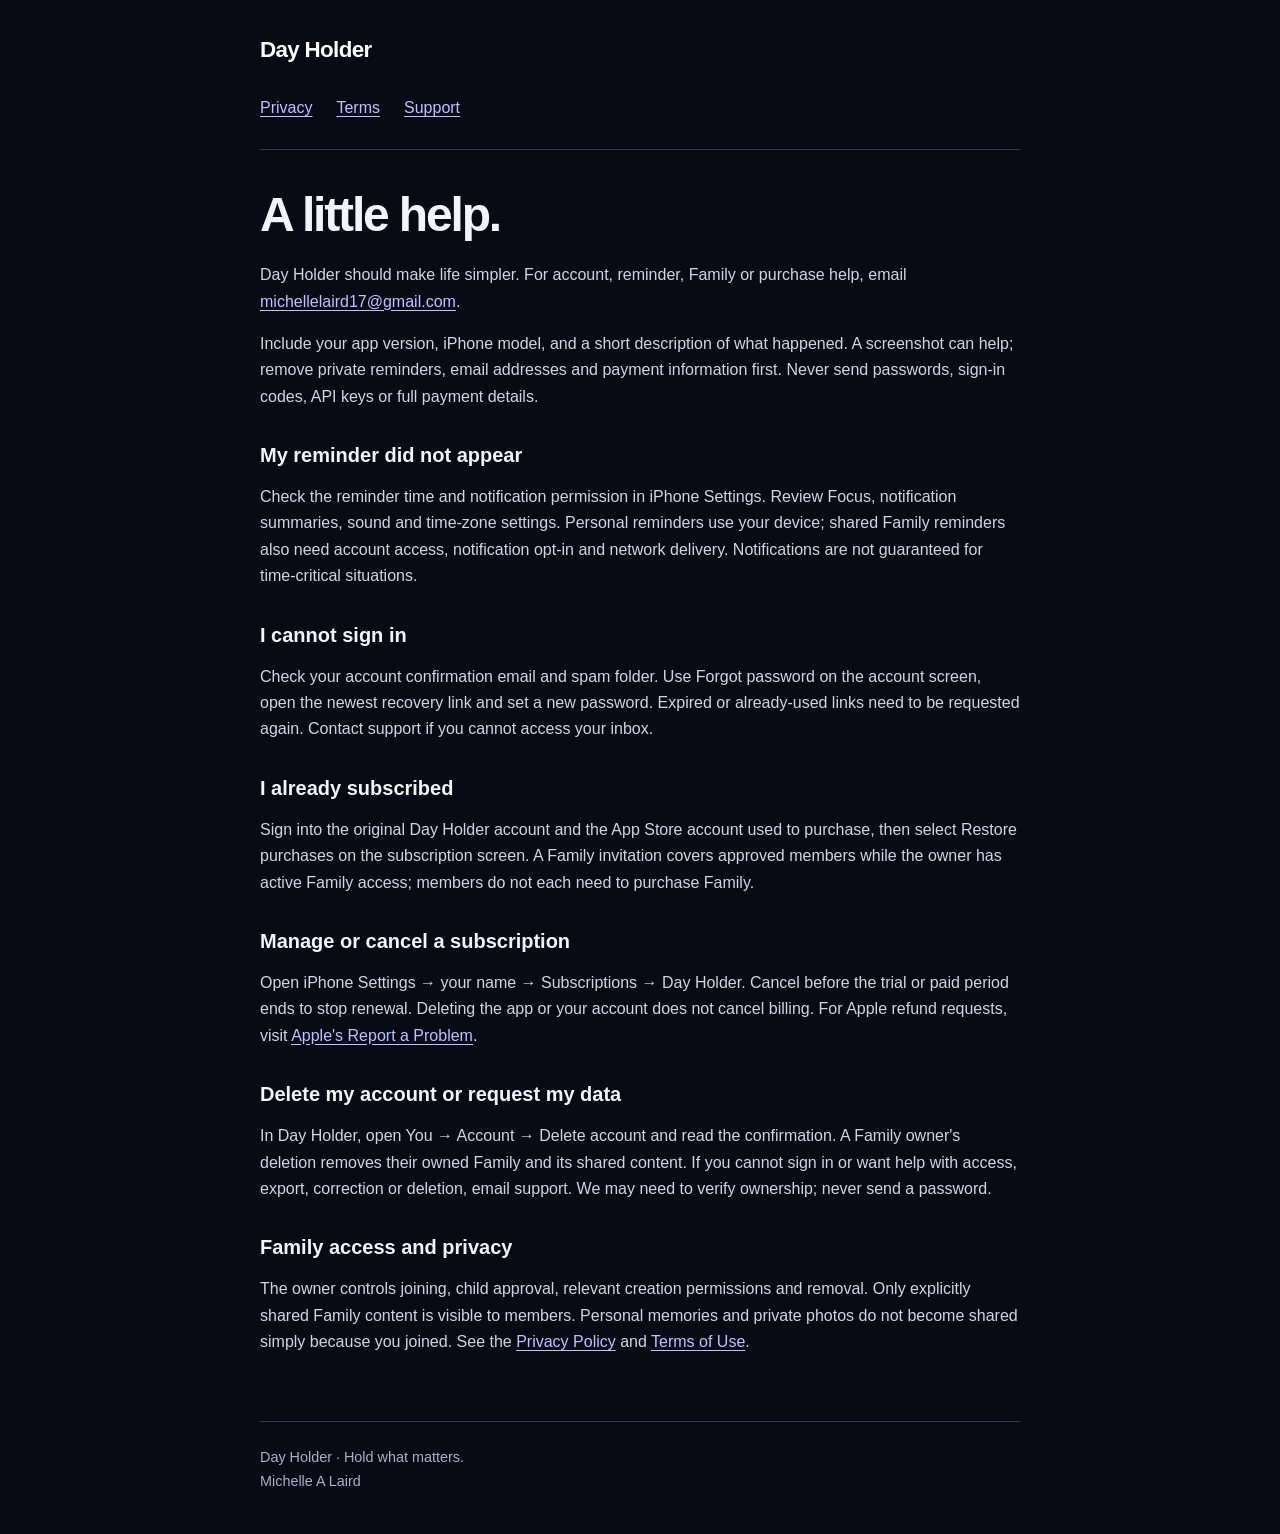
==== index.html @ b35717fb "Publish Day Holder legal and support pages" ====
<!doctype html><html lang="en"><head><meta charset="utf-8"><meta name="viewport" content="width=device-width,initial-scale=1"><meta name="color-scheme" content="dark"><title>Support · Day Holder</title><link rel="stylesheet" href="style.css"></head><body><a class="skip" href="#main">Skip to content</a><header><a class="brand" href="index.html">Day Holder</a><nav aria-label="Information"><a href="privacy.html">Privacy</a><a href="terms.html">Terms</a><a href="support.html">Support</a></nav></header><main id="main"><h1>A little help.</h1>
<p>Day Holder should make life simpler. For account, reminder, Family or purchase help, email <a href="mailto:michellelaird17@gmail.com">michellelaird17@gmail.com</a>.</p>
<p>Include your app version, iPhone model, and a short description of what happened. A screenshot can help; remove private reminders, email addresses and payment information first. Never send passwords, sign-in codes, API keys or full payment details.</p>
<h2>My reminder did not appear</h2>
<p>Check the reminder time and notification permission in iPhone Settings. Review Focus, notification summaries, sound and time-zone settings. Personal reminders use your device; shared Family reminders also need account access, notification opt-in and network delivery. Notifications are not guaranteed for time-critical situations.</p>
<h2>I cannot sign in</h2>
<p>Check your account confirmation email and spam folder. Use Forgot password on the account screen, open the newest recovery link and set a new password. Expired or already-used links need to be requested again. Contact support if you cannot access your inbox.</p>
<h2>I already subscribed</h2>
<p>Sign into the original Day Holder account and the App Store account used to purchase, then select Restore purchases on the subscription screen. A Family invitation covers approved members while the owner has active Family access; members do not each need to purchase Family.</p>
<h2>Manage or cancel a subscription</h2>
<p>Open iPhone Settings → your name → Subscriptions → Day Holder. Cancel before the trial or paid period ends to stop renewal. Deleting the app or your account does not cancel billing. For Apple refund requests, visit <a href="https://reportaproblem.apple.com/">Apple's Report a Problem</a>.</p>
<h2>Delete my account or request my data</h2>
<p>In Day Holder, open You → Account → Delete account and read the confirmation. A Family owner's deletion removes their owned Family and its shared content. If you cannot sign in or want help with access, export, correction or deletion, email support. We may need to verify ownership; never send a password.</p>
<h2>Family access and privacy</h2>
<p>The owner controls joining, child approval, relevant creation permissions and removal. Only explicitly shared Family content is visible to members. Personal memories and private photos do not become shared simply because you joined. See the <a href="privacy.html">Privacy Policy</a> and <a href="terms.html">Terms of Use</a>.</p>
</main><footer>Day Holder · Hold what matters.<br>Michelle A Laird</footer></body></html>
---- style.css ----
:root { color-scheme: dark; font-family: -apple-system, BlinkMacSystemFont, "Segoe UI", sans-serif; background: #080b16; color: #f3f4fb; line-height: 1.65; }
* { box-sizing: border-box; }
body { margin: 0; }
a { color: #bcc4ff; text-underline-offset: .2em; }
a:focus-visible { outline: 2px solid #bcc4ff; outline-offset: 5px; }
header, main, footer { width: min(100% - 40px, 760px); margin: auto; }
header { padding: 32px 0 20px; border-bottom: 1px solid #303548; }
.brand { font-weight: 750; letter-spacing: -.03em; font-size: 1.4rem; text-decoration: none; color: #fff; }
nav { display: flex; gap: 24px; flex-wrap: wrap; margin-top: 18px; }
nav a { padding: 8px 0; }
main { padding: 38px 0 50px; }
h1 { font-size: clamp(2rem, 7vw, 3rem); line-height: 1.12; letter-spacing: -.045em; margin: 0 0 20px; }
h2 { font-size: 1.25rem; line-height: 1.3; margin: 32px 0 10px; }
p, li { color: #d1d5e3; }
li { margin-bottom: 9px; }
ul { padding-left: 24px; }
.meta { color: #a9b0c8; font-size: .9rem; }
.notice { padding: 16px; border: 1px solid #887337; border-radius: 8px; background: #302815; color: #f6e5b0; }
footer { border-top: 1px solid #303548; padding: 24px 0 40px; color: #a9b0c8; font-size: .9rem; }
.skip { position: absolute; left: -9999px; }
.skip:focus { left: 20px; top: 8px; background: #080b16; padding: 8px; }
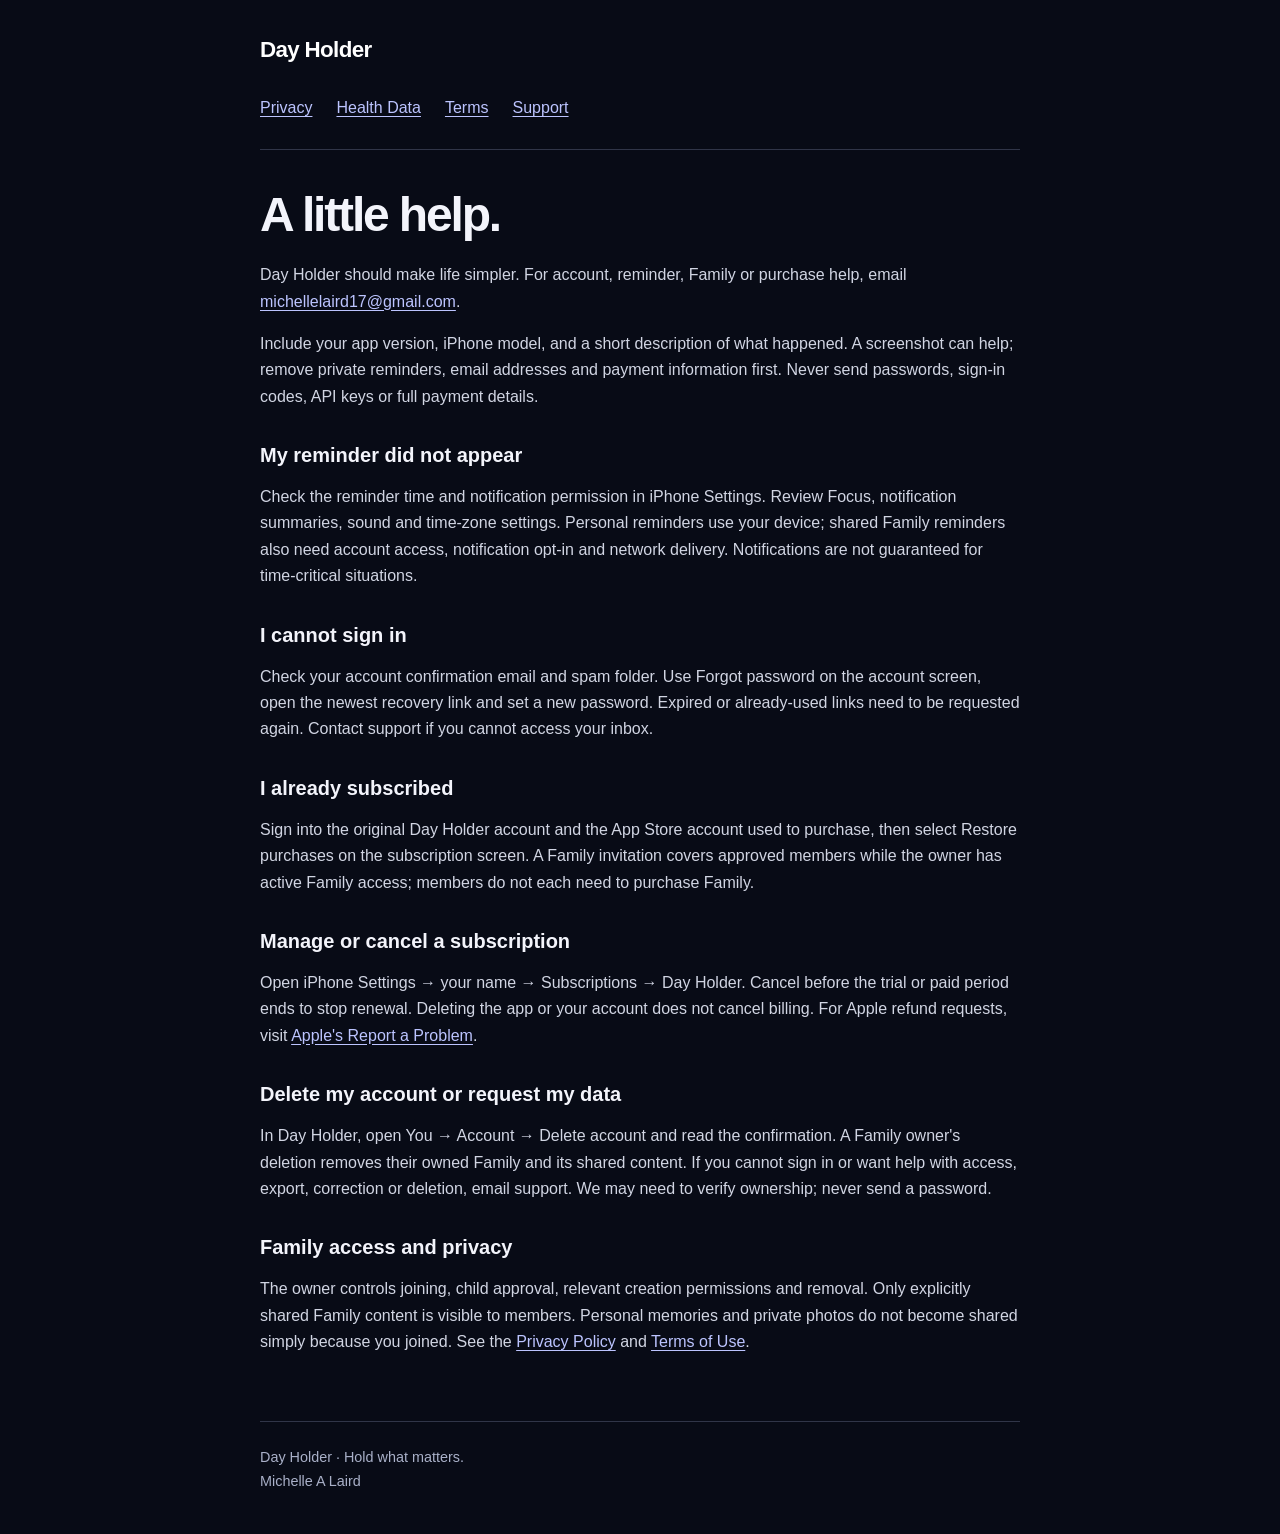
==== commit 64cc003b: "Publish Day Holder health privacy policy" ====
--- a/index.html
+++ b/index.html
@@ -1,4 +1,4 @@
-<!doctype html><html lang="en"><head><meta charset="utf-8"><meta name="viewport" content="width=device-width,initial-scale=1"><meta name="color-scheme" content="dark"><title>Support · Day Holder</title><link rel="stylesheet" href="style.css"></head><body><a class="skip" href="#main">Skip to content</a><header><a class="brand" href="index.html">Day Holder</a><nav aria-label="Information"><a href="privacy.html">Privacy</a><a href="terms.html">Terms</a><a href="support.html">Support</a></nav></header><main id="main"><h1>A little help.</h1>
+<!doctype html><html lang="en"><head><meta charset="utf-8"><meta name="viewport" content="width=device-width, initial-scale=1"><meta name="color-scheme" content="dark"><title>Support · Day Holder</title><link rel="stylesheet" href="style.css"></head><body><a class="skip" href="#main">Skip to content</a><header><a class="brand" href="index.html">Day Holder</a><nav aria-label="Information"><a href="privacy.html">Privacy</a><a href="consumer-health.html">Health Data</a><a href="terms.html">Terms</a><a href="support.html">Support</a></nav></header><main id="main"><h1>A little help.</h1>
 <p>Day Holder should make life simpler. For account, reminder, Family or purchase help, email <a href="mailto:michellelaird17@gmail.com">michellelaird17@gmail.com</a>.</p>
 <p>Include your app version, iPhone model, and a short description of what happened. A screenshot can help; remove private reminders, email addresses and payment information first. Never send passwords, sign-in codes, API keys or full payment details.</p>
 <h2>My reminder did not appear</h2>
